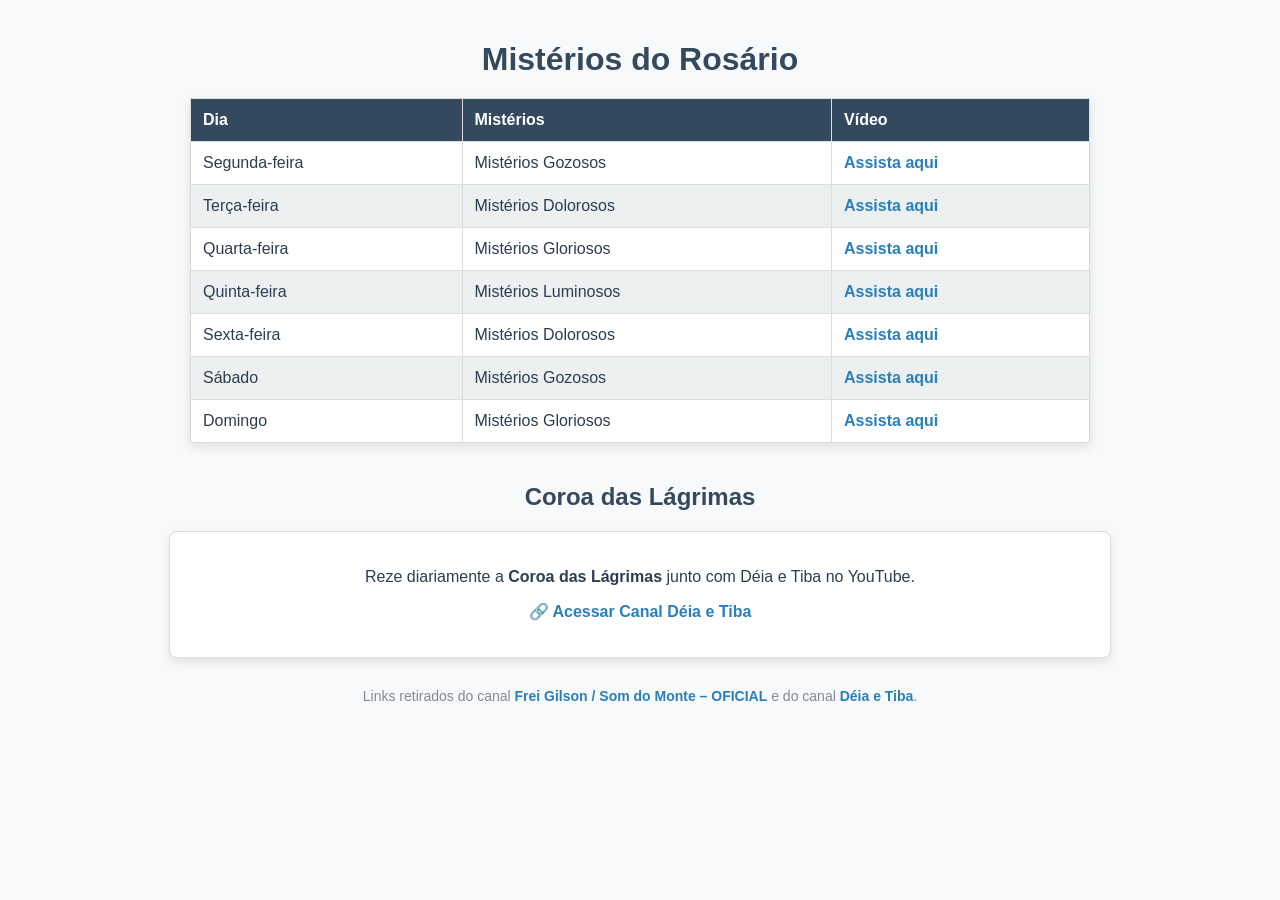
==== index.html @ 28c7171c "Correção secção - coroa das lágrimas" ====
<!DOCTYPE html>
<html lang="pt-BR">
<head>
  <meta charset="UTF-8">
  <meta name="viewport" content="width=device-width, initial-scale=1.0">
  <meta name="description" content="Tabela dos Mistérios do Rosário com links dos vídeos do Frei Gilson e Oração da Coroa das Lágrimas.">
  <title>Mistérios do Rosário – Frei Gilson & Coroa das Lágrimas</title>
  <link rel="icon" href="https://upload.wikimedia.org/wikipedia/commons/thumb/d/d4/Rosary_icon.svg/32px-Rosary_icon.svg.png" type="image/png">
  <style>
    body {
      font-family: Arial, sans-serif;
      background: #f8f9fa;
      margin: 0;
      padding: 20px;
      color: #2c3e50;
    }
    h1, h2 {
      text-align: center;
      color: #34495e;
      margin-bottom: 20px;
    }
    table {
      width: 100%;
      max-width: 900px;
      margin: auto;
      border-collapse: collapse;
      font-size: 16px;
      box-shadow: 0 4px 10px rgba(0,0,0,0.1);
      background: #fff;
      margin-bottom: 40px;
    }
    th, td {
      padding: 12px;
      border: 1px solid #ddd;
      text-align: left;
    }
    thead {
      background-color: #34495e;
      color: #ffffff;
    }
    tr:nth-child(even) {
      background-color: #ecf0f1;
    }
    a {
      color: #2980b9;
      text-decoration: none;
      font-weight: bold;
    }
    a:hover {
      text-decoration: underline;
    }
    .card {
      max-width: 900px;
      margin: auto;
      background: #fff;
      padding: 20px;
      border: 1px solid #ddd;
      border-radius: 8px;
      box-shadow: 0 4px 10px rgba(0,0,0,0.1);
      text-align: center;
    }
    footer {
      text-align: center;
      margin-top: 30px;
      font-size: 14px;
      color: #7f8c8d;
    }
  </style>
</head>
<body>
  <h1>Mistérios do Rosário</h1>
  <table>
    <thead>
      <tr>
        <th>Dia</th>
        <th>Mistérios</th>
        <th>Vídeo</th>
      </tr>
    </thead>
    <tbody>
      <tr>
        <td>Segunda-feira</td>
        <td>Mistérios Gozosos</td>
        <td><a href="https://www.youtube.com/watch?v=bv5kK2VTX0k" target="_blank" rel="noopener">Assista aqui</a></td>
      </tr>
      <tr>
        <td>Terça-feira</td>
        <td>Mistérios Dolorosos</td>
        <td><a href="https://www.youtube.com/watch?v=0_jGY4bB0lw" target="_blank" rel="noopener">Assista aqui</a></td>
      </tr>
      <tr>
        <td>Quarta-feira</td>
        <td>Mistérios Gloriosos</td>
        <td><a href="https://www.youtube.com/watch?v=0_jGY4bB0lw" target="_blank" rel="noopener">Assista aqui</a></td>
      </tr>
      <tr>
        <td>Quinta-feira</td>
        <td>Mistérios Luminosos</td>
        <td><a href="https://www.youtube.com/watch?v=C7vIMnSZVng" target="_blank" rel="noopener">Assista aqui</a></td>
      </tr>
      <tr>
        <td>Sexta-feira</td>
        <td>Mistérios Dolorosos</td>
        <td><a href="https://www.youtube.com/watch?v=0_jGY4bB0lw" target="_blank" rel="noopener">Assista aqui</a></td>
      </tr>
      <tr>
        <td>Sábado</td>
        <td>Mistérios Gozosos</td>
        <td><a href="https://www.youtube.com/watch?v=bv5kK2VTX0k" target="_blank" rel="noopener">Assista aqui</a></td>
      </tr>
      <tr>
        <td>Domingo</td>
        <td>Mistérios Gloriosos</td>
        <td><a href="https://www.youtube.com/watch?v=0_jGY4bB0lw" target="_blank" rel="noopener">Assista aqui</a></td>
      </tr>
    </tbody>
  </table>

  <h2>Coroa das Lágrimas</h2>
  <div class="card">
    <p>Reze diariamente a <strong>Coroa das Lágrimas</strong> junto com Déia e Tiba no YouTube.</p>
    <p>
      <a href="https://www.youtube.com/@deiaetiba" target="_blank" rel="noopener">🔗 Acessar Canal Déia e Tiba</a>
    </p>
  </div>

  <footer>
    Links retirados do canal <a href="https://www.youtube.com/c/FreiGilsonSomdoMonteOFICIAL" target="_blank" rel="noopener">Frei Gilson / Som do Monte – OFICIAL</a> e do canal <a href="https://www.youtube.com/@deiaetiba" target="_blank" rel="noopener">Déia e Tiba</a>.
  </footer>
</body>
</html>
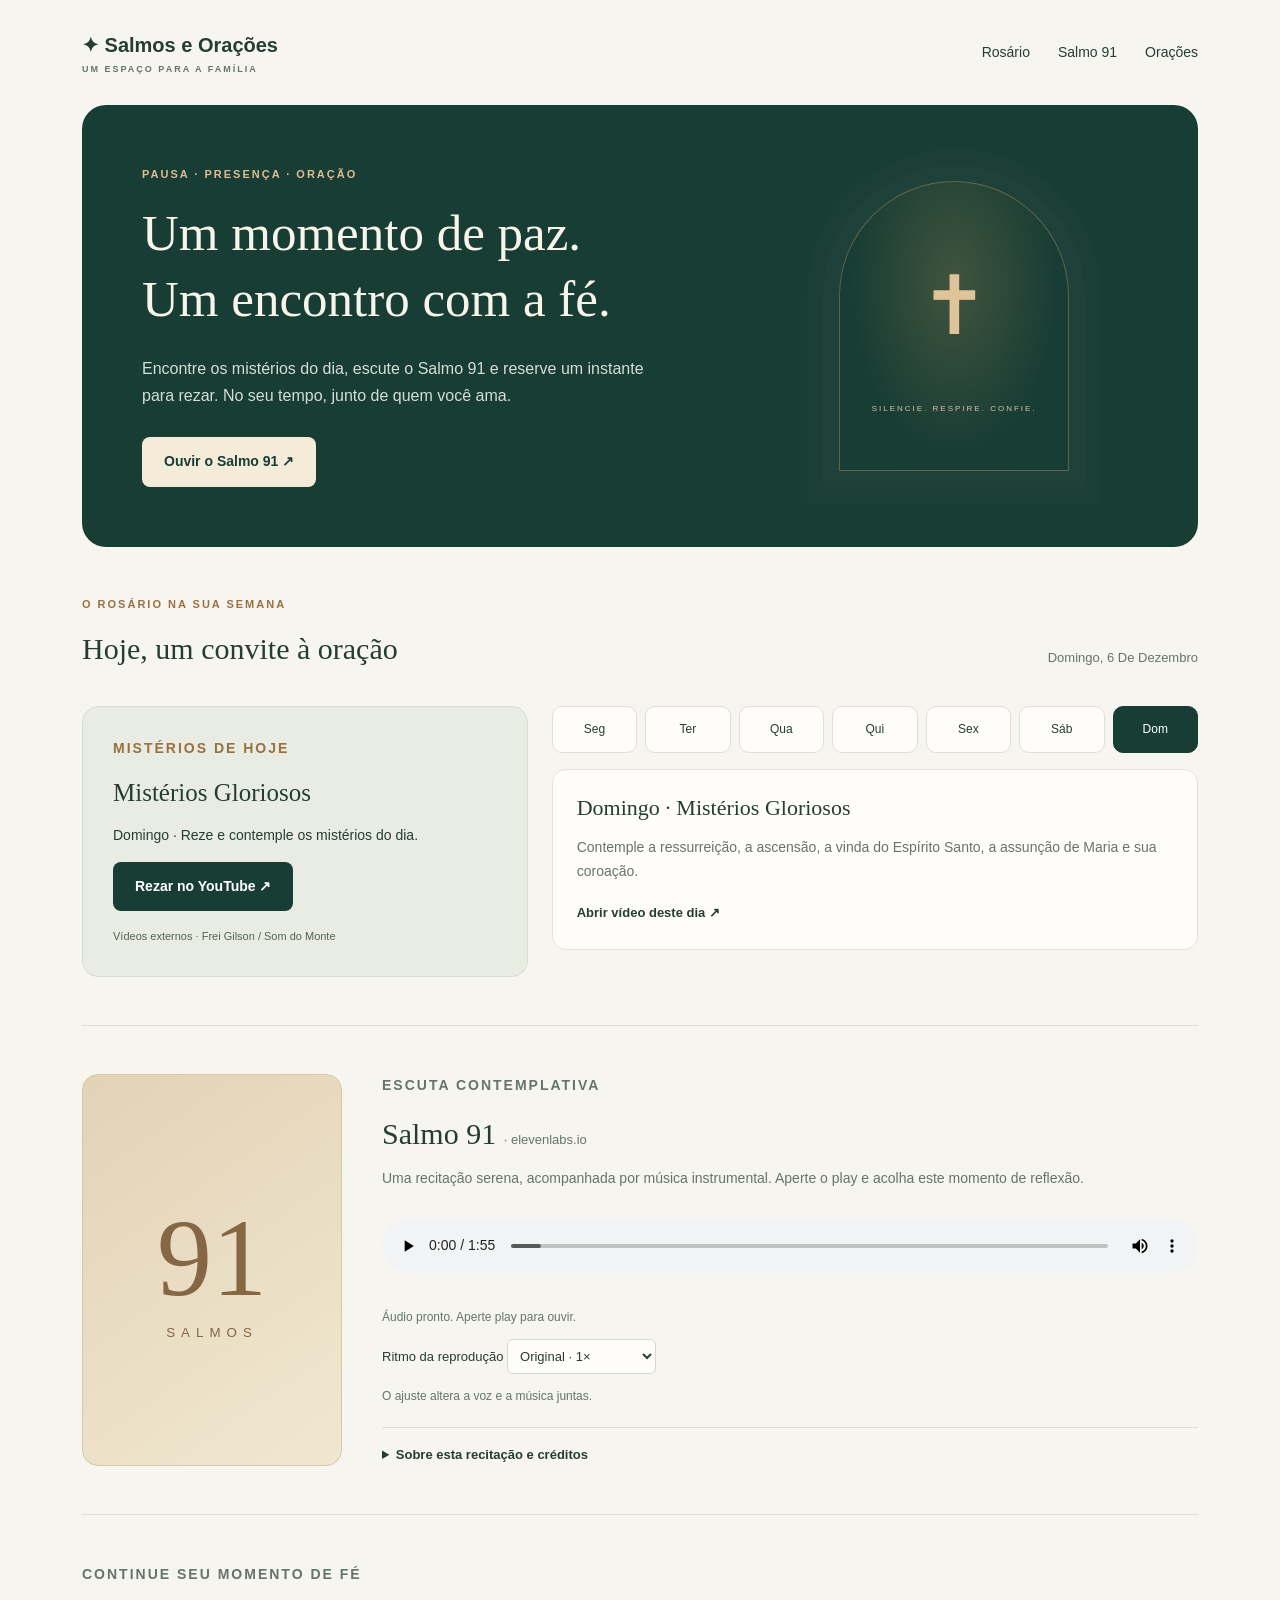
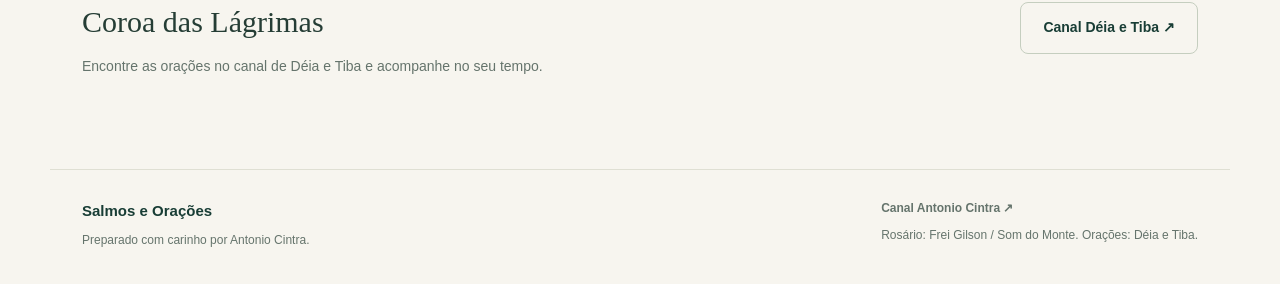
==== commit 2e3ee02e: "Salmos e Orações — versão modernizada" ====
--- a/index.html
+++ b/index.html
@@ -1,131 +1,6 @@
-<!DOCTYPE html>
-<html lang="pt-BR">
-<head>
-  <meta charset="UTF-8">
-  <meta name="viewport" content="width=device-width, initial-scale=1.0">
-  <meta name="description" content="Tabela dos Mistérios do Rosário com links dos vídeos do Frei Gilson e Oração da Coroa das Lágrimas.">
-  <title>Mistérios do Rosário – Frei Gilson & Coroa das Lágrimas</title>
-  <link rel="icon" href="https://upload.wikimedia.org/wikipedia/commons/thumb/d/d4/Rosary_icon.svg/32px-Rosary_icon.svg.png" type="image/png">
-  <style>
-    body {
-      font-family: Arial, sans-serif;
-      background: #f8f9fa;
-      margin: 0;
-      padding: 20px;
-      color: #2c3e50;
-    }
-    h1, h2 {
-      text-align: center;
-      color: #34495e;
-      margin-bottom: 20px;
-    }
-    table {
-      width: 100%;
-      max-width: 900px;
-      margin: auto;
-      border-collapse: collapse;
-      font-size: 16px;
-      box-shadow: 0 4px 10px rgba(0,0,0,0.1);
-      background: #fff;
-      margin-bottom: 40px;
-    }
-    th, td {
-      padding: 12px;
-      border: 1px solid #ddd;
-      text-align: left;
-    }
-    thead {
-      background-color: #34495e;
-      color: #ffffff;
-    }
-    tr:nth-child(even) {
-      background-color: #ecf0f1;
-    }
-    a {
-      color: #2980b9;
-      text-decoration: none;
-      font-weight: bold;
-    }
-    a:hover {
-      text-decoration: underline;
-    }
-    .card {
-      max-width: 900px;
-      margin: auto;
-      background: #fff;
-      padding: 20px;
-      border: 1px solid #ddd;
-      border-radius: 8px;
-      box-shadow: 0 4px 10px rgba(0,0,0,0.1);
-      text-align: center;
-    }
-    footer {
-      text-align: center;
-      margin-top: 30px;
-      font-size: 14px;
-      color: #7f8c8d;
-    }
-  </style>
-</head>
-<body>
-  <h1>Mistérios do Rosário</h1>
-  <table>
-    <thead>
-      <tr>
-        <th>Dia</th>
-        <th>Mistérios</th>
-        <th>Vídeo</th>
-      </tr>
-    </thead>
-    <tbody>
-      <tr>
-        <td>Segunda-feira</td>
-        <td>Mistérios Gozosos</td>
-        <td><a href="https://www.youtube.com/watch?v=bv5kK2VTX0k" target="_blank" rel="noopener">Assista aqui</a></td>
-      </tr>
-      <tr>
-        <td>Terça-feira</td>
-        <td>Mistérios Dolorosos</td>
-        <td><a href="https://www.youtube.com/watch?v=0_jGY4bB0lw" target="_blank" rel="noopener">Assista aqui</a></td>
-      </tr>
-      <tr>
-        <td>Quarta-feira</td>
-        <td>Mistérios Gloriosos</td>
-        <td><a href="https://www.youtube.com/watch?v=0_jGY4bB0lw" target="_blank" rel="noopener">Assista aqui</a></td>
-      </tr>
-      <tr>
-        <td>Quinta-feira</td>
-        <td>Mistérios Luminosos</td>
-        <td><a href="https://www.youtube.com/watch?v=C7vIMnSZVng" target="_blank" rel="noopener">Assista aqui</a></td>
-      </tr>
-      <tr>
-        <td>Sexta-feira</td>
-        <td>Mistérios Dolorosos</td>
-        <td><a href="https://www.youtube.com/watch?v=0_jGY4bB0lw" target="_blank" rel="noopener">Assista aqui</a></td>
-      </tr>
-      <tr>
-        <td>Sábado</td>
-        <td>Mistérios Gozosos</td>
-        <td><a href="https://www.youtube.com/watch?v=bv5kK2VTX0k" target="_blank" rel="noopener">Assista aqui</a></td>
-      </tr>
-      <tr>
-        <td>Domingo</td>
-        <td>Mistérios Gloriosos</td>
-        <td><a href="https://www.youtube.com/watch?v=0_jGY4bB0lw" target="_blank" rel="noopener">Assista aqui</a></td>
-      </tr>
-    </tbody>
-  </table>
-
-  <h2>Coroa das Lágrimas</h2>
-  <div class="card">
-    <p>Reze diariamente a <strong>Coroa das Lágrimas</strong> junto com Déia e Tiba no YouTube.</p>
-    <p>
-      <a href="https://www.youtube.com/@deiaetiba" target="_blank" rel="noopener">🔗 Acessar Canal Déia e Tiba</a>
-    </p>
-  </div>
-
-  <footer>
-    Links retirados do canal <a href="https://www.youtube.com/c/FreiGilsonSomdoMonteOFICIAL" target="_blank" rel="noopener">Frei Gilson / Som do Monte – OFICIAL</a> e do canal <a href="https://www.youtube.com/@deiaetiba" target="_blank" rel="noopener">Déia e Tiba</a>.
-  </footer>
-</body>
-</html>
+<!doctype html><html lang="pt-BR"><head><meta charset="utf-8"><meta name="viewport" content="width=device-width,initial-scale=1"><meta name="theme-color" content="#183d35"><meta name="description" content="Um espaço para rezar em família: Rosário, Coroa das Lágrimas e Salmo 91 com música contemplativa."><title>Salmos e Orações · Antonio Cintra</title><link rel="stylesheet" href="style.css"><script src="app.js" defer></script></head><body>
+<header><a class="brand" href="#">✦ Salmos e Orações<small>UM ESPAÇO PARA A FAMÍLIA</small></a><nav aria-label="Navegação"><a href="#rosario">Rosário</a><a href="#salmo">Salmo 91</a><a href="#coroa">Orações</a></nav></header><main>
+<section class="hero"><div><p class="eyebrow">PAUSA · PRESENÇA · ORAÇÃO</p><h1>Um momento de paz.<br>Um encontro com a fé.</h1><p>Encontre os mistérios do dia, escute o Salmo 91 e reserve um instante para rezar. No seu tempo, junto de quem você ama.</p><a class="button light" href="#salmo">Ouvir o Salmo 91 ↗</a></div><div class="arch" aria-hidden="true"><span>✝</span><small>SILENCIE. RESPIRE. CONFIE.</small></div></section>
+<section id="rosario"><div class="heading"><div><p class="eyebrow">O ROSÁRIO NA SUA SEMANA</p><h2>Hoje, um convite à oração</h2></div><p id="date"></p></div><div class="grid"><article class="today"><p class="eyebrow">MISTÉRIOS DE HOJE</p><h3 id="today-name">Mistérios do Rosário</h3><p id="today-day"></p><a id="today-link" class="button" href="https://www.youtube.com/c/FreiGilsonSomdoMonteOFICIAL" target="_blank" rel="noopener noreferrer">Rezar no YouTube ↗</a><small>Vídeos externos · Frei Gilson / Som do Monte</small></article><div><div id="days" role="group" aria-label="Escolher dia da semana"></div><article class="selected"><h3 id="selected-name"></h3><p id="selected-desc"></p><a id="selected-link" href="https://www.youtube.com/c/FreiGilsonSomdoMonteOFICIAL" target="_blank" rel="noopener noreferrer">Abrir vídeo deste dia ↗</a></article></div></div></section>
+<section id="salmo" class="audio-section"><div class="cover" aria-hidden="true"><span>91</span><small>SALMOS</small></div><div><p class="eyebrow">ESCUTA CONTEMPLATIVA</p><h2>Salmo 91 <small>· elevenlabs.io</small></h2><p>Uma recitação serena, acompanhada por música instrumental. Aperte o play e acolha este momento de reflexão.</p><audio id="audio" controls preload="metadata" aria-label="Salmo 91 com acompanhamento musical" src="assets/salmo-91.wav">Seu navegador não suporta áudio.</audio><p id="status" role="status" class="small"></p><label for="speed">Ritmo da reprodução </label><select id="speed"><option value="0.85">Mais lento · 0,85×</option><option value="1" selected>Original · 1×</option><option value="1.15">Mais rápido · 1,15×</option></select><p class="small">O ajuste altera a voz e a música juntas.</p><details><summary>Sobre esta recitação e créditos</summary><p>Direção criativa, edição e mixagem: Antonio Cintra. Trilha: Gerador_Trilha / App Lab, desenvolvida em Python e finalizada no REAPER.</p><p>Narração sintética gerada por IA com ElevenLabs no plano gratuito, com ritmo ajustado na produção. <a href="https://elevenlabs.io" target="_blank" rel="noopener noreferrer">elevenlabs.io</a>.</p><p>Referência bíblica informada: Bíblia Sagrada, João Ferreira d’Almeida, Lisboa, 1911. Esta página não reproduz a transcrição.</p><p>Projeto pessoal para escuta em família, sem finalidade comercial.</p></details></div></section>
+<section id="coroa" class="prayer"><div><p class="eyebrow">CONTINUE SEU MOMENTO DE FÉ</p><h2>Coroa das Lágrimas</h2><p>Encontre as orações no canal de Déia e Tiba e acompanhe no seu tempo.</p></div><a class="button outline" href="https://www.youtube.com/@deiaetiba" target="_blank" rel="noopener noreferrer">Canal Déia e Tiba ↗</a></section></main><footer><div><strong>Salmos e Orações</strong><p>Preparado com carinho por Antonio Cintra.</p></div><div><a href="https://www.youtube.com/channel/UCyzJuRFMojBkTph0PtqLWlw" target="_blank" rel="noopener noreferrer">Canal Antonio Cintra ↗</a><p>Rosário: Frei Gilson / Som do Monte. Orações: Déia e Tiba.</p></div></footer></body></html>
--- a/style.css
+++ b/style.css
@@ -0,0 +1 @@
+:root{--green:#183d35;--cream:#f7f5ef;--gold:#9b7041}*{box-sizing:border-box}html{scroll-behavior:smooth}body{margin:0;background:var(--cream);color:#253d35;font-family:Segoe UI,Arial,sans-serif;line-height:1.7}a{color:inherit;text-decoration:none}a:hover{text-decoration:underline}a:focus-visible,button:focus-visible,select:focus-visible,summary:focus-visible{outline:3px solid #ac8051;outline-offset:4px}header,main,footer{max-width:1180px;margin:auto;padding:28px 32px}header{display:flex;align-items:center;justify-content:space-between;gap:24px}.brand{font-size:20px;font-weight:600}.brand small{display:block;font-size:9px;letter-spacing:2px;color:#65746c}nav{display:flex;gap:28px;font-size:14px}main{padding-top:0}.hero{background:var(--green);border-radius:24px;padding:60px;display:grid;grid-template-columns:1.6fr 1fr;gap:40px;color:#f8f4e9}.eyebrow{font-size:11px;letter-spacing:2px;font-weight:600;color:var(--gold);margin:0 0 16px}.hero .eyebrow{color:#dfbd91}h1,h2,h3{font-family:Georgia,serif;line-height:1.3;font-weight:400}h1{font-size:clamp(34px,4.3vw,51px);margin:0 0 22px}.hero p:not(.eyebrow){color:#d5ded4;max-width:510px;font-size:16px;margin-bottom:28px}.button{display:inline-flex;align-items:center;justify-content:center;padding:13px 22px;border-radius:8px;background:var(--green);color:white;font-size:14px;font-weight:600}.light{background:#f4ecd9;color:var(--green)}.arch{max-width:230px;width:100%;height:290px;margin:auto;border:1px solid #b9955b70;border-radius:120px 120px 0 0;background:radial-gradient(ellipse at 50% 35%,#bc9b5740,transparent 65%);display:flex;flex-direction:column;align-items:center;justify-content:center;box-shadow:0 0 0 16px #ffffff03,0 0 0 32px #ffffff03}.arch span{font-size:82px;color:#dec498;font-family:Georgia,serif}.arch small{font-size:8px;letter-spacing:2px;margin-top:26px;color:#d4c3a4}section:not(.hero){padding:48px 0}.heading{display:flex;justify-content:space-between;align-items:end;margin-bottom:24px;gap:20px}h2{font-size:30px;margin:0 0 14px}#date{font-size:13px;color:#65746c;text-transform:capitalize}.grid{display:grid;grid-template-columns:1fr 1.45fr;gap:24px}.today{padding:30px;background:#e8ece3;border-radius:16px;border:1px solid #d7dfd0}h3{font-size:25px;margin:12px 0}.today p{font-size:14px}.today small{display:block;font-size:11px;margin-top:16px;color:#536451}#days{display:grid;grid-template-columns:repeat(7,1fr);gap:8px}button{font:inherit;border:1px solid #dedfd5;border-radius:10px;background:#fffdfa;color:#253d35;cursor:pointer;padding:12px 4px;font-size:12px}button:hover{background:#e8ece3}button[aria-pressed=true]{background:var(--green);color:white;border-color:var(--green)}.selected{background:#fffdfa;border:1px solid #e4e3d9;border-radius:14px;padding:24px;margin-top:16px}.selected h3{font-size:22px;margin:0 0 12px}.selected p{font-size:14px;color:#65746c}.selected a{font-size:13px;font-weight:600}.audio-section{display:grid;grid-template-columns:260px 1fr;gap:40px;border-top:1px solid #dfdfd3;border-bottom:1px solid #dfdfd3}.cover{background:linear-gradient(145deg,#e2d3b6,#f1e7d1);min-height:300px;border-radius:16px;display:flex;flex-direction:column;align-items:center;justify-content:center;border:1px solid #d8c6a5}.cover span{font:110px Georgia,serif;color:#856744}.cover small{letter-spacing:6px;color:#856744}.audio-section h2 small{font-family:Segoe UI,sans-serif;font-size:13px;color:#65746c}.audio-section p{color:#65746c;font-size:14px}audio{width:100%;margin:14px 0}label,select{font-size:13px}select{border:1px solid #d5d9ce;border-radius:6px;padding:8px;background:#fffdfa;color:#253d35}.small{font-size:12px!important}details{font-size:13px;border-top:1px solid #e0e0d3;padding-top:16px;margin-top:20px}summary{cursor:pointer;font-weight:600}.prayer{display:flex;align-items:center;justify-content:space-between;gap:24px}.prayer p{color:#65746c;font-size:14px}.outline{border:1px solid #c5cebf;background:transparent;color:var(--green);white-space:nowrap}footer{border-top:1px solid #dfdfd3;display:flex;justify-content:space-between;gap:24px;font-size:12px;color:#65746c}footer strong{color:var(--green);font-size:15px}footer p{margin:6px 0}footer a{font-weight:600}@media(max-width:760px){header{padding:20px;flex-wrap:wrap}nav{gap:24px}main{padding:0 20px}.hero{padding:32px 26px;grid-template-columns:1fr}.arch{display:none}section:not(.hero){padding:36px 0}.heading{display:block}.grid{grid-template-columns:1fr}#days{gap:5px}button{font-size:11px;padding:13px 2px}.audio-section{grid-template-columns:1fr;gap:24px}.cover{min-height:140px;flex-direction:row;gap:18px}.cover span{font-size:80px}.cover small{letter-spacing:3px}.prayer,footer{align-items:flex-start;flex-direction:column}footer{padding:24px 20px}}@media(prefers-reduced-motion:reduce){html{scroll-behavior:auto}}
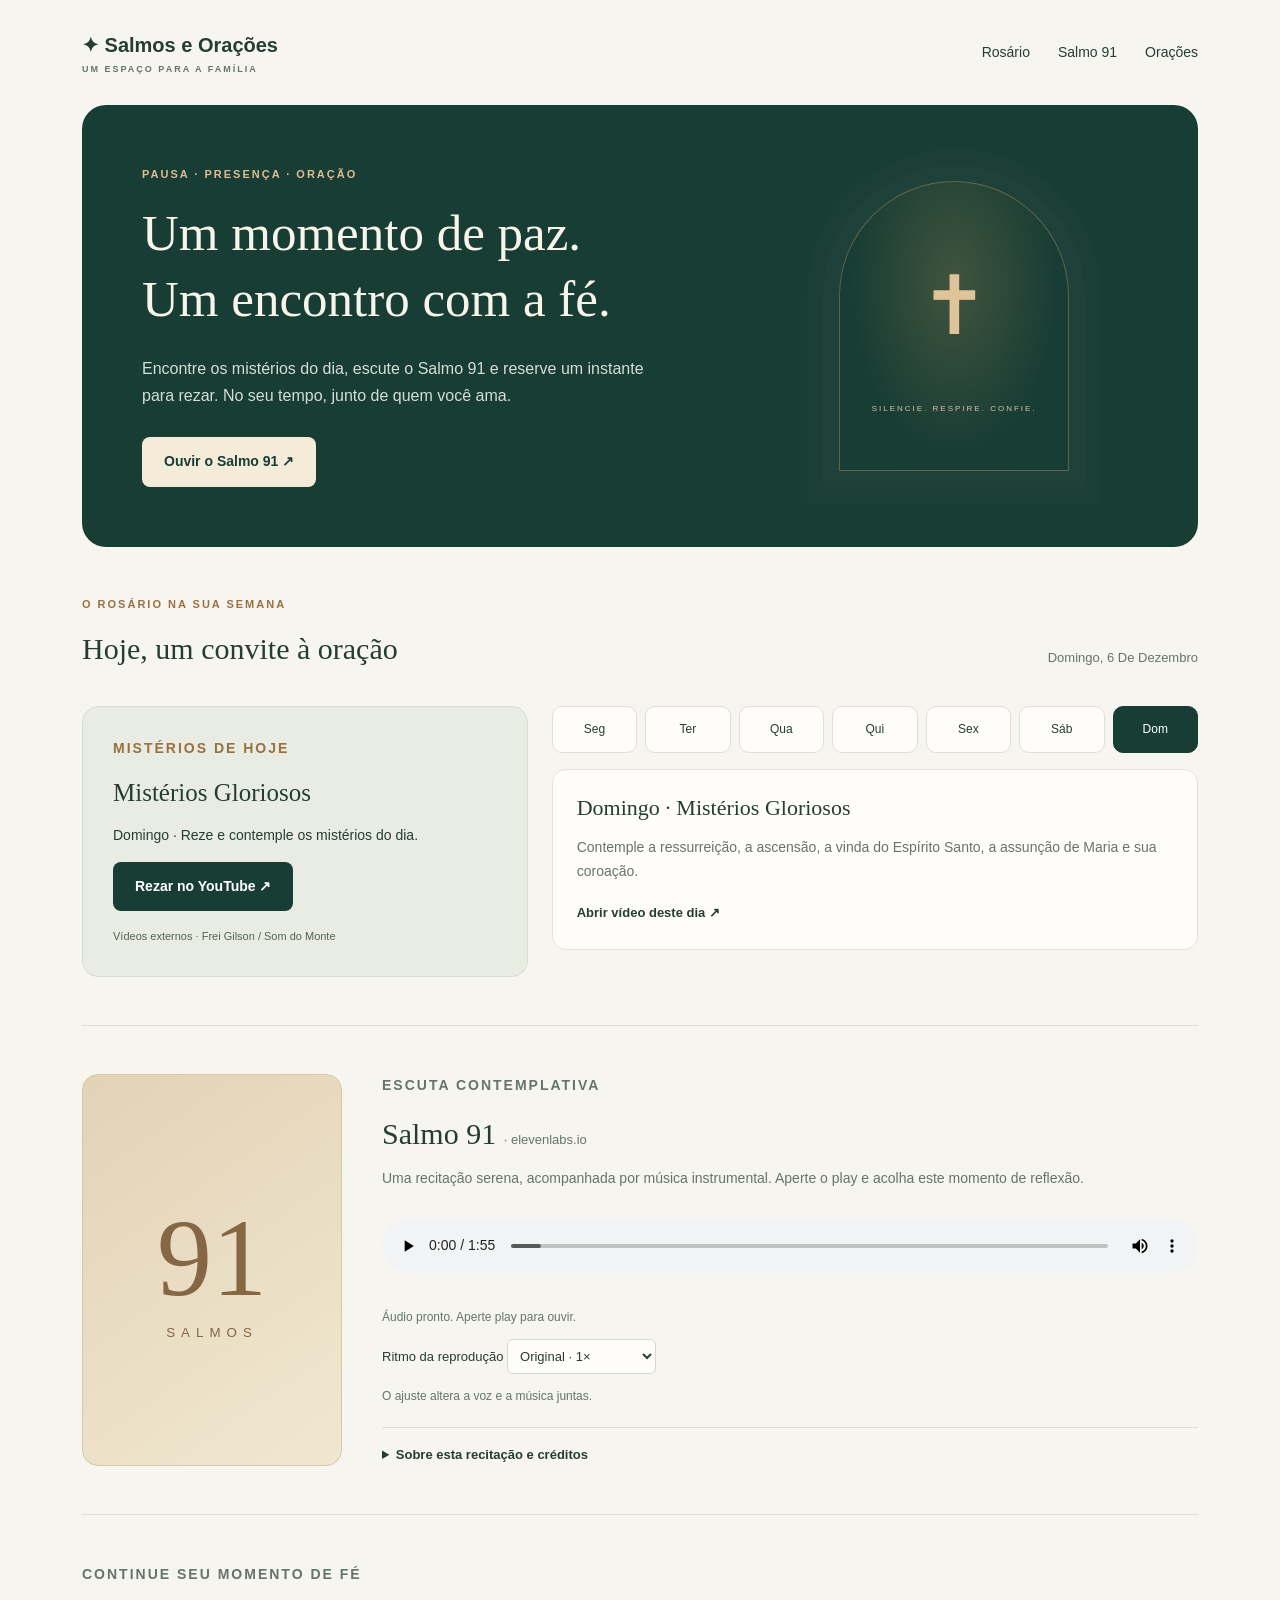
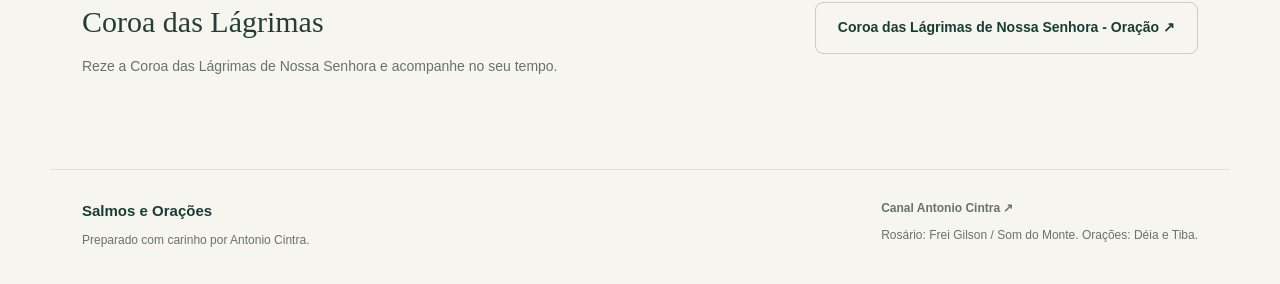
==== commit ef244d16: "Trocado canal de oração" ====
--- a/index.html
+++ b/index.html
@@ -3,4 +3,5 @@
 <section class="hero"><div><p class="eyebrow">PAUSA · PRESENÇA · ORAÇÃO</p><h1>Um momento de paz.<br>Um encontro com a fé.</h1><p>Encontre os mistérios do dia, escute o Salmo 91 e reserve um instante para rezar. No seu tempo, junto de quem você ama.</p><a class="button light" href="#salmo">Ouvir o Salmo 91 ↗</a></div><div class="arch" aria-hidden="true"><span>✝</span><small>SILENCIE. RESPIRE. CONFIE.</small></div></section>
 <section id="rosario"><div class="heading"><div><p class="eyebrow">O ROSÁRIO NA SUA SEMANA</p><h2>Hoje, um convite à oração</h2></div><p id="date"></p></div><div class="grid"><article class="today"><p class="eyebrow">MISTÉRIOS DE HOJE</p><h3 id="today-name">Mistérios do Rosário</h3><p id="today-day"></p><a id="today-link" class="button" href="https://www.youtube.com/c/FreiGilsonSomdoMonteOFICIAL" target="_blank" rel="noopener noreferrer">Rezar no YouTube ↗</a><small>Vídeos externos · Frei Gilson / Som do Monte</small></article><div><div id="days" role="group" aria-label="Escolher dia da semana"></div><article class="selected"><h3 id="selected-name"></h3><p id="selected-desc"></p><a id="selected-link" href="https://www.youtube.com/c/FreiGilsonSomdoMonteOFICIAL" target="_blank" rel="noopener noreferrer">Abrir vídeo deste dia ↗</a></article></div></div></section>
 <section id="salmo" class="audio-section"><div class="cover" aria-hidden="true"><span>91</span><small>SALMOS</small></div><div><p class="eyebrow">ESCUTA CONTEMPLATIVA</p><h2>Salmo 91 <small>· elevenlabs.io</small></h2><p>Uma recitação serena, acompanhada por música instrumental. Aperte o play e acolha este momento de reflexão.</p><audio id="audio" controls preload="metadata" aria-label="Salmo 91 com acompanhamento musical" src="assets/salmo-91.wav">Seu navegador não suporta áudio.</audio><p id="status" role="status" class="small"></p><label for="speed">Ritmo da reprodução </label><select id="speed"><option value="0.85">Mais lento · 0,85×</option><option value="1" selected>Original · 1×</option><option value="1.15">Mais rápido · 1,15×</option></select><p class="small">O ajuste altera a voz e a música juntas.</p><details><summary>Sobre esta recitação e créditos</summary><p>Direção criativa, edição e mixagem: Antonio Cintra. Trilha: Gerador_Trilha / App Lab, desenvolvida em Python e finalizada no REAPER.</p><p>Narração sintética gerada por IA com ElevenLabs no plano gratuito, com ritmo ajustado na produção. <a href="https://elevenlabs.io" target="_blank" rel="noopener noreferrer">elevenlabs.io</a>.</p><p>Referência bíblica informada: Bíblia Sagrada, João Ferreira d’Almeida, Lisboa, 1911. Esta página não reproduz a transcrição.</p><p>Projeto pessoal para escuta em família, sem finalidade comercial.</p></details></div></section>
-<section id="coroa" class="prayer"><div><p class="eyebrow">CONTINUE SEU MOMENTO DE FÉ</p><h2>Coroa das Lágrimas</h2><p>Encontre as orações no canal de Déia e Tiba e acompanhe no seu tempo.</p></div><a class="button outline" href="https://www.youtube.com/@deiaetiba" target="_blank" rel="noopener noreferrer">Canal Déia e Tiba ↗</a></section></main><footer><div><strong>Salmos e Orações</strong><p>Preparado com carinho por Antonio Cintra.</p></div><div><a href="https://www.youtube.com/channel/UCyzJuRFMojBkTph0PtqLWlw" target="_blank" rel="noopener noreferrer">Canal Antonio Cintra ↗</a><p>Rosário: Frei Gilson / Som do Monte. Orações: Déia e Tiba.</p></div></footer></body></html>
+<section id="coroa" class="prayer"><div><p class="eyebrow">CONTINUE SEU MOMENTO DE FÉ</p><h2>Coroa das Lágrimas</h2><p>Reze a Coroa das Lágrimas de Nossa Senhora e acompanhe no seu tempo.</p></div><a class="button outline" href="https://www.youtube.com/watch?v=OjEyAS5Cftc&amp;t=9s" target="_blank" rel="noopener noreferrer">Coroa das Lágrimas de Nossa Senhora - Oração ↗</a></section></main><footer><div><strong>Salmos e Orações</strong><p>Preparado com carinho por Antonio Cintra.</p></div><div><a href="https://www.youtube.com/channel/UCyzJuRFMojBkTph0PtqLWlw" target="_blank" rel="noopener noreferrer">Canal Antonio Cintra ↗</a><p>Rosário: Frei Gilson / Som do Monte. Orações: Déia e Tiba.</p></div></footer></body></html>
+
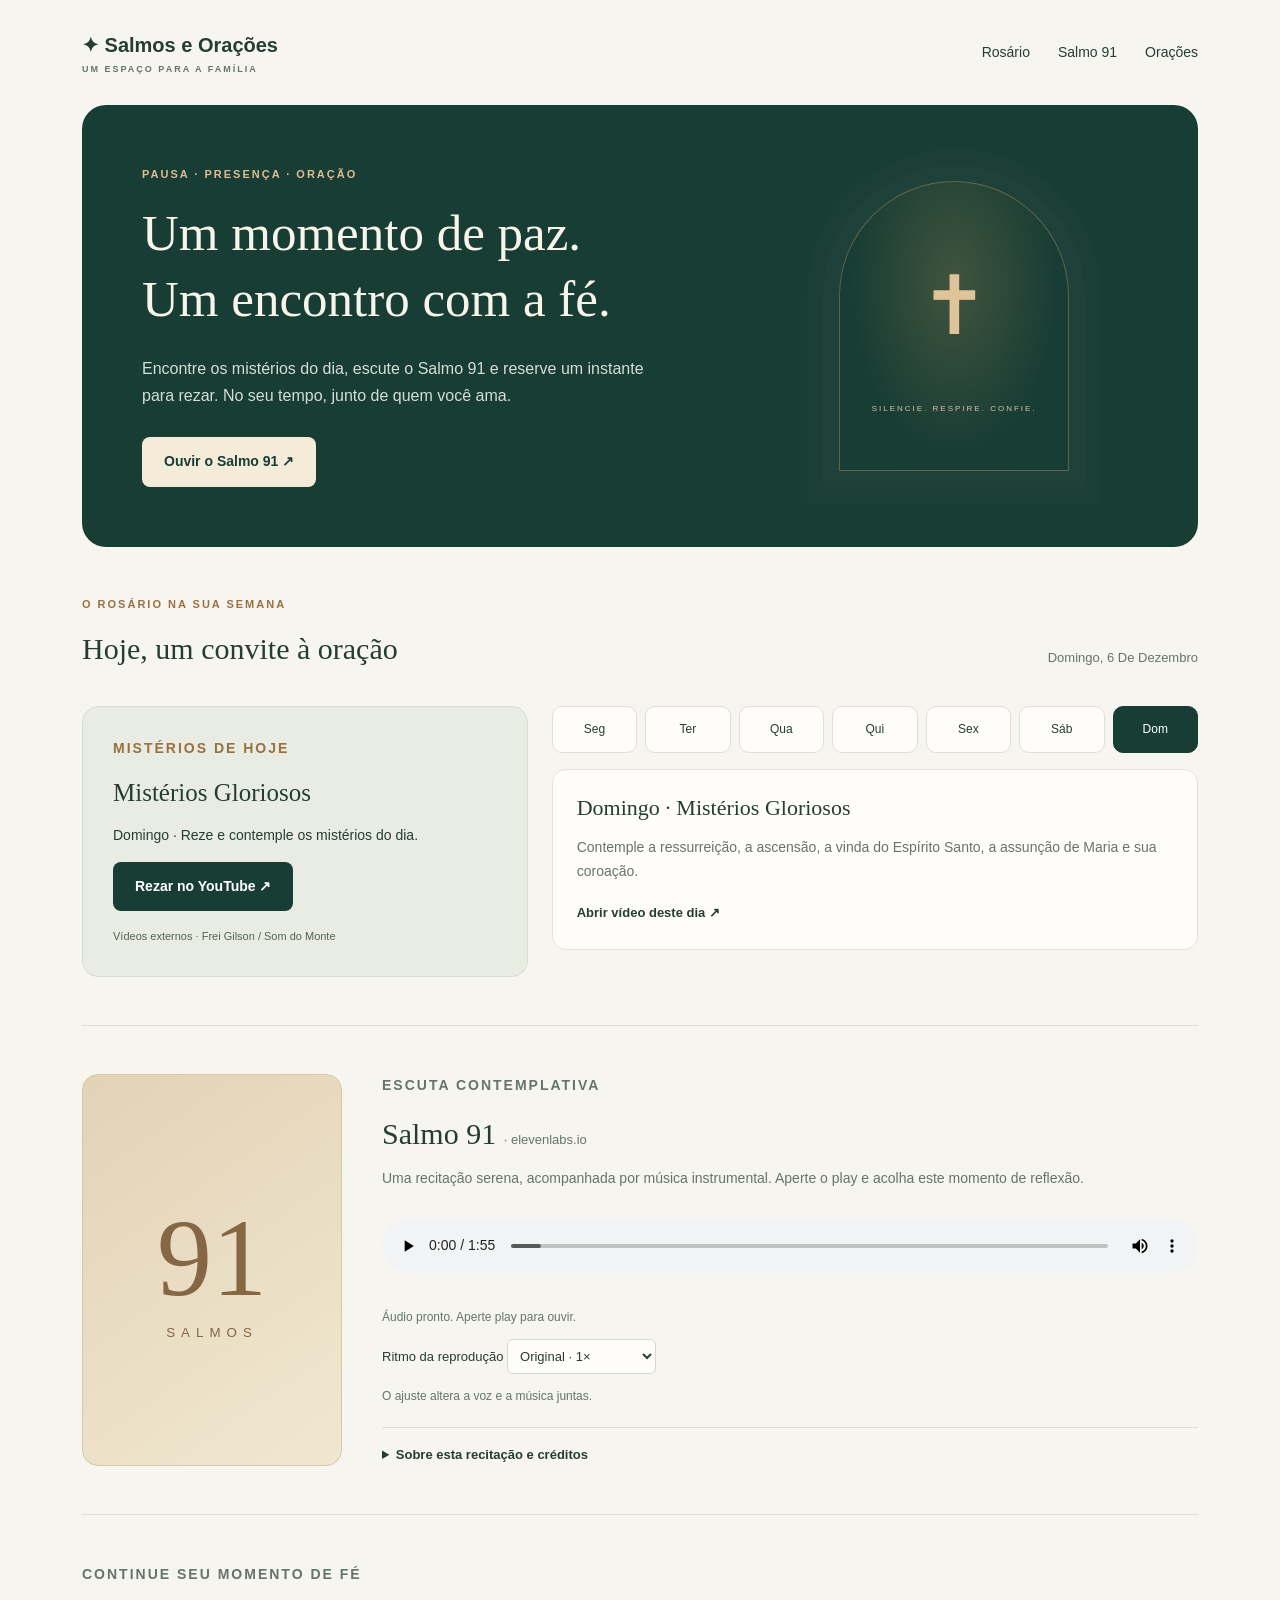
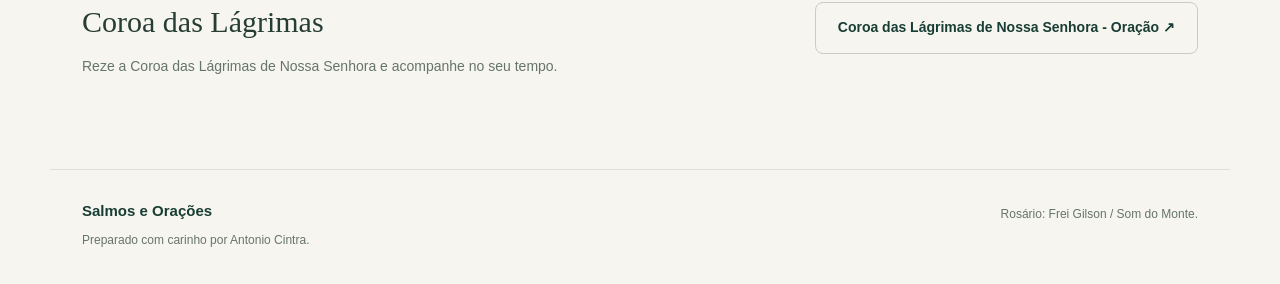
==== commit 220b6099: "Reatirado link YouTube" ====
--- a/index.html
+++ b/index.html
@@ -3,5 +3,6 @@
 <section class="hero"><div><p class="eyebrow">PAUSA · PRESENÇA · ORAÇÃO</p><h1>Um momento de paz.<br>Um encontro com a fé.</h1><p>Encontre os mistérios do dia, escute o Salmo 91 e reserve um instante para rezar. No seu tempo, junto de quem você ama.</p><a class="button light" href="#salmo">Ouvir o Salmo 91 ↗</a></div><div class="arch" aria-hidden="true"><span>✝</span><small>SILENCIE. RESPIRE. CONFIE.</small></div></section>
 <section id="rosario"><div class="heading"><div><p class="eyebrow">O ROSÁRIO NA SUA SEMANA</p><h2>Hoje, um convite à oração</h2></div><p id="date"></p></div><div class="grid"><article class="today"><p class="eyebrow">MISTÉRIOS DE HOJE</p><h3 id="today-name">Mistérios do Rosário</h3><p id="today-day"></p><a id="today-link" class="button" href="https://www.youtube.com/c/FreiGilsonSomdoMonteOFICIAL" target="_blank" rel="noopener noreferrer">Rezar no YouTube ↗</a><small>Vídeos externos · Frei Gilson / Som do Monte</small></article><div><div id="days" role="group" aria-label="Escolher dia da semana"></div><article class="selected"><h3 id="selected-name"></h3><p id="selected-desc"></p><a id="selected-link" href="https://www.youtube.com/c/FreiGilsonSomdoMonteOFICIAL" target="_blank" rel="noopener noreferrer">Abrir vídeo deste dia ↗</a></article></div></div></section>
 <section id="salmo" class="audio-section"><div class="cover" aria-hidden="true"><span>91</span><small>SALMOS</small></div><div><p class="eyebrow">ESCUTA CONTEMPLATIVA</p><h2>Salmo 91 <small>· elevenlabs.io</small></h2><p>Uma recitação serena, acompanhada por música instrumental. Aperte o play e acolha este momento de reflexão.</p><audio id="audio" controls preload="metadata" aria-label="Salmo 91 com acompanhamento musical" src="assets/salmo-91.wav">Seu navegador não suporta áudio.</audio><p id="status" role="status" class="small"></p><label for="speed">Ritmo da reprodução </label><select id="speed"><option value="0.85">Mais lento · 0,85×</option><option value="1" selected>Original · 1×</option><option value="1.15">Mais rápido · 1,15×</option></select><p class="small">O ajuste altera a voz e a música juntas.</p><details><summary>Sobre esta recitação e créditos</summary><p>Direção criativa, edição e mixagem: Antonio Cintra. Trilha: Gerador_Trilha / App Lab, desenvolvida em Python e finalizada no REAPER.</p><p>Narração sintética gerada por IA com ElevenLabs no plano gratuito, com ritmo ajustado na produção. <a href="https://elevenlabs.io" target="_blank" rel="noopener noreferrer">elevenlabs.io</a>.</p><p>Referência bíblica informada: Bíblia Sagrada, João Ferreira d’Almeida, Lisboa, 1911. Esta página não reproduz a transcrição.</p><p>Projeto pessoal para escuta em família, sem finalidade comercial.</p></details></div></section>
-<section id="coroa" class="prayer"><div><p class="eyebrow">CONTINUE SEU MOMENTO DE FÉ</p><h2>Coroa das Lágrimas</h2><p>Reze a Coroa das Lágrimas de Nossa Senhora e acompanhe no seu tempo.</p></div><a class="button outline" href="https://www.youtube.com/watch?v=OjEyAS5Cftc&amp;t=9s" target="_blank" rel="noopener noreferrer">Coroa das Lágrimas de Nossa Senhora - Oração ↗</a></section></main><footer><div><strong>Salmos e Orações</strong><p>Preparado com carinho por Antonio Cintra.</p></div><div><a href="https://www.youtube.com/channel/UCyzJuRFMojBkTph0PtqLWlw" target="_blank" rel="noopener noreferrer">Canal Antonio Cintra ↗</a><p>Rosário: Frei Gilson / Som do Monte. Orações: Déia e Tiba.</p></div></footer></body></html>
+<section id="coroa" class="prayer"><div><p class="eyebrow">CONTINUE SEU MOMENTO DE FÉ</p><h2>Coroa das Lágrimas</h2><p>Reze a Coroa das Lágrimas de Nossa Senhora e acompanhe no seu tempo.</p></div><a class="button outline" href="https://www.youtube.com/watch?v=OjEyAS5Cftc&amp;t=9s" target="_blank" rel="noopener noreferrer">Coroa das Lágrimas de Nossa Senhora - Oração ↗</a></section></main><footer><div><strong>Salmos e Orações</strong><p>Preparado com carinho por Antonio Cintra.</p></div><div><p>Rosário: Frei Gilson / Som do Monte.</p></div></footer></body></html>
 
+
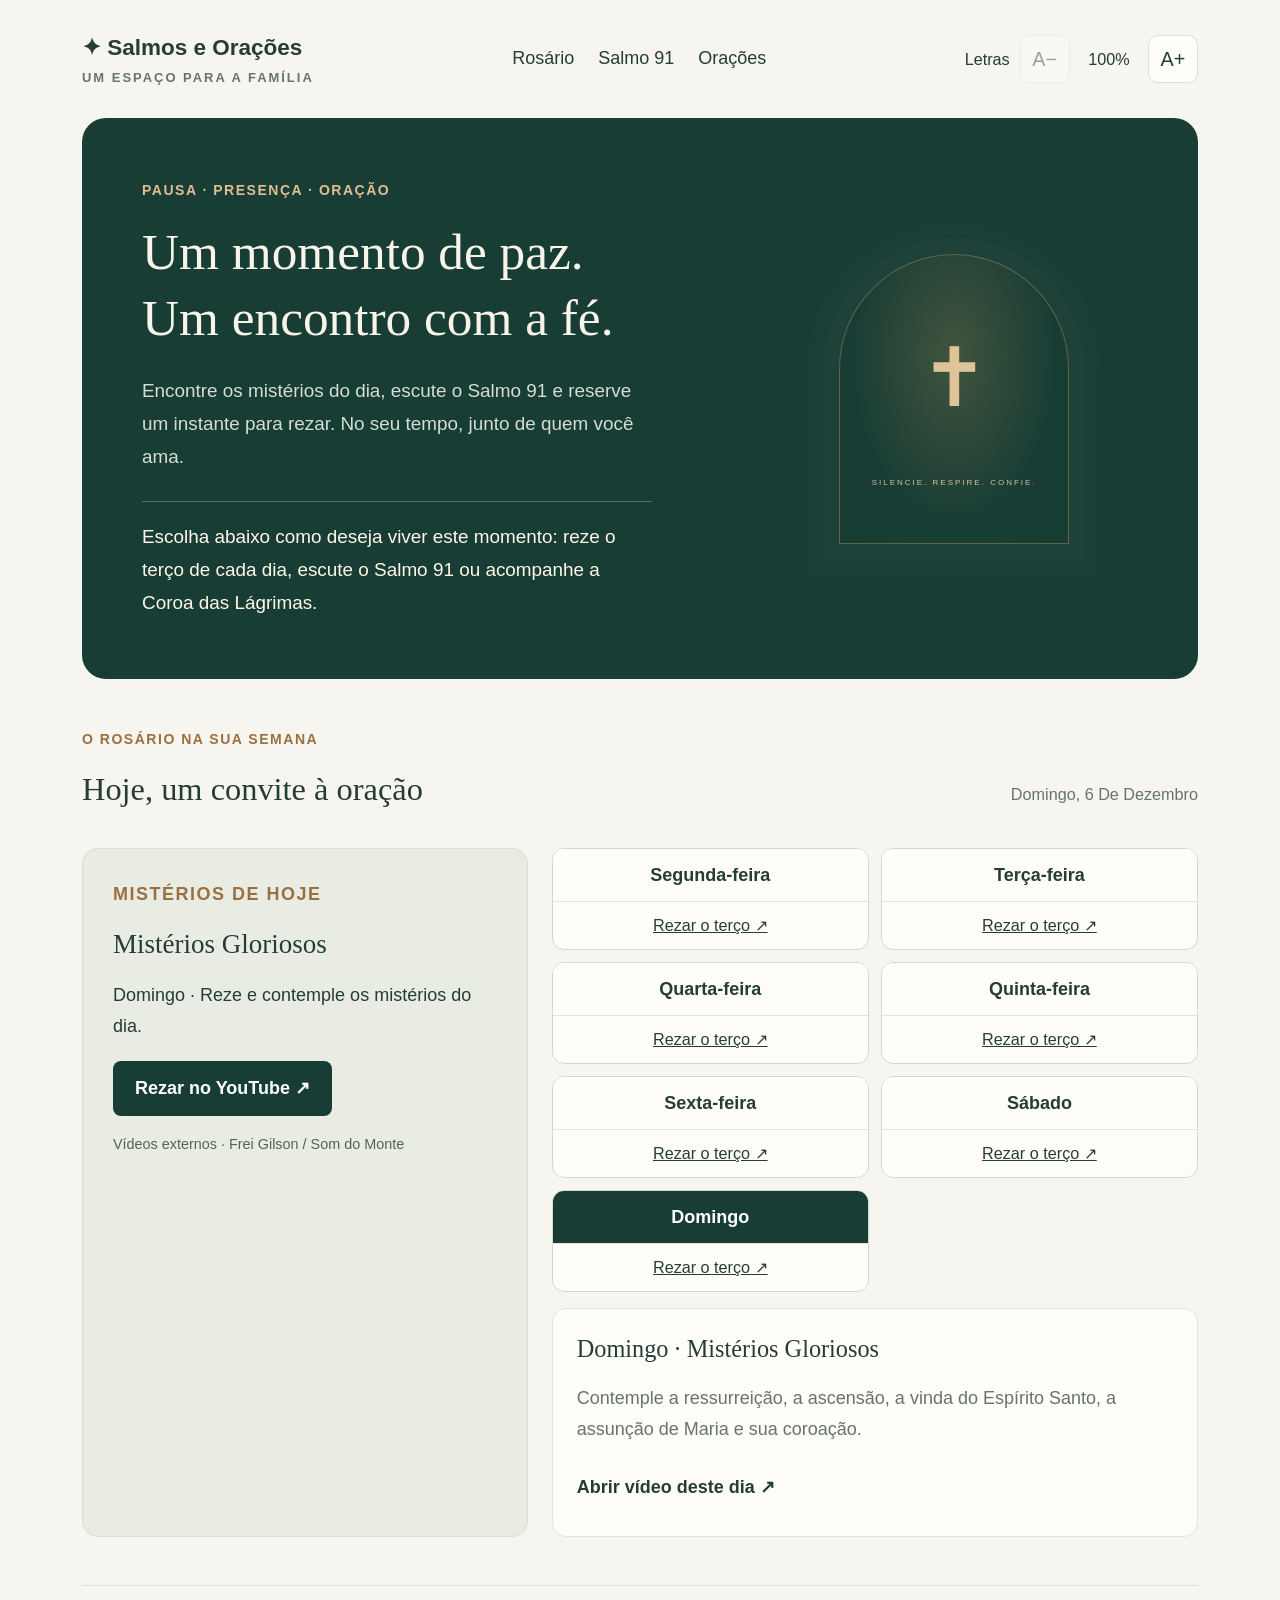
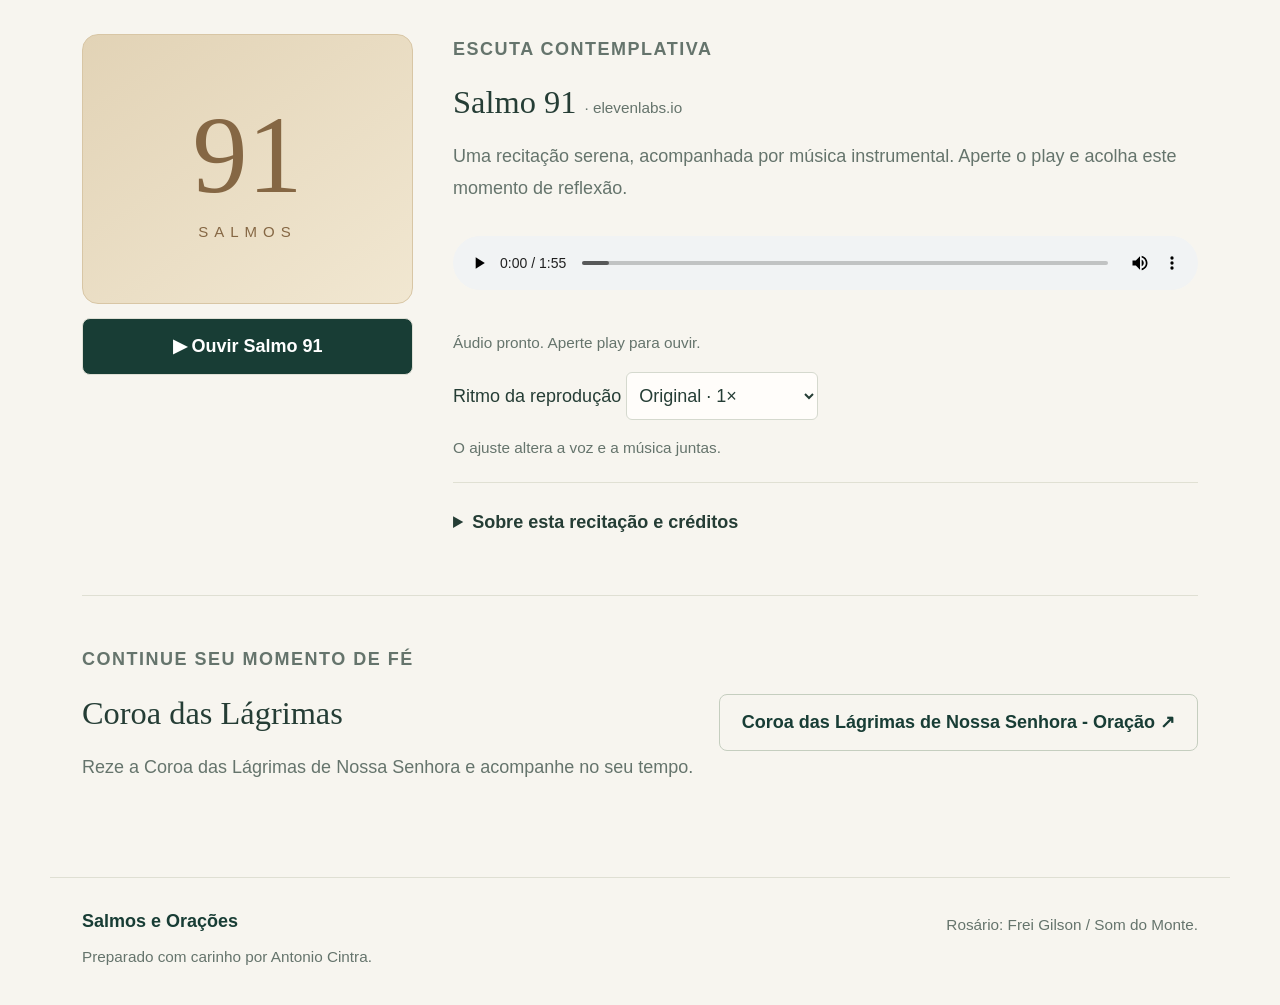
==== commit add0c024: "reformulados links e tamanho da fonte" ====
--- a/index.html
+++ b/index.html
@@ -1,8 +1,8 @@
-<!doctype html><html lang="pt-BR"><head><meta charset="utf-8"><meta name="viewport" content="width=device-width,initial-scale=1"><meta name="theme-color" content="#183d35"><meta name="description" content="Um espaço para rezar em família: Rosário, Coroa das Lágrimas e Salmo 91 com música contemplativa."><title>Salmos e Orações · Antonio Cintra</title><link rel="stylesheet" href="style.css"><script src="app.js" defer></script></head><body>
-<header><a class="brand" href="#">✦ Salmos e Orações<small>UM ESPAÇO PARA A FAMÍLIA</small></a><nav aria-label="Navegação"><a href="#rosario">Rosário</a><a href="#salmo">Salmo 91</a><a href="#coroa">Orações</a></nav></header><main>
-<section class="hero"><div><p class="eyebrow">PAUSA · PRESENÇA · ORAÇÃO</p><h1>Um momento de paz.<br>Um encontro com a fé.</h1><p>Encontre os mistérios do dia, escute o Salmo 91 e reserve um instante para rezar. No seu tempo, junto de quem você ama.</p><a class="button light" href="#salmo">Ouvir o Salmo 91 ↗</a></div><div class="arch" aria-hidden="true"><span>✝</span><small>SILENCIE. RESPIRE. CONFIE.</small></div></section>
-<section id="rosario"><div class="heading"><div><p class="eyebrow">O ROSÁRIO NA SUA SEMANA</p><h2>Hoje, um convite à oração</h2></div><p id="date"></p></div><div class="grid"><article class="today"><p class="eyebrow">MISTÉRIOS DE HOJE</p><h3 id="today-name">Mistérios do Rosário</h3><p id="today-day"></p><a id="today-link" class="button" href="https://www.youtube.com/c/FreiGilsonSomdoMonteOFICIAL" target="_blank" rel="noopener noreferrer">Rezar no YouTube ↗</a><small>Vídeos externos · Frei Gilson / Som do Monte</small></article><div><div id="days" role="group" aria-label="Escolher dia da semana"></div><article class="selected"><h3 id="selected-name"></h3><p id="selected-desc"></p><a id="selected-link" href="https://www.youtube.com/c/FreiGilsonSomdoMonteOFICIAL" target="_blank" rel="noopener noreferrer">Abrir vídeo deste dia ↗</a></article></div></div></section>
-<section id="salmo" class="audio-section"><div class="cover" aria-hidden="true"><span>91</span><small>SALMOS</small></div><div><p class="eyebrow">ESCUTA CONTEMPLATIVA</p><h2>Salmo 91 <small>· elevenlabs.io</small></h2><p>Uma recitação serena, acompanhada por música instrumental. Aperte o play e acolha este momento de reflexão.</p><audio id="audio" controls preload="metadata" aria-label="Salmo 91 com acompanhamento musical" src="assets/salmo-91.wav">Seu navegador não suporta áudio.</audio><p id="status" role="status" class="small"></p><label for="speed">Ritmo da reprodução </label><select id="speed"><option value="0.85">Mais lento · 0,85×</option><option value="1" selected>Original · 1×</option><option value="1.15">Mais rápido · 1,15×</option></select><p class="small">O ajuste altera a voz e a música juntas.</p><details><summary>Sobre esta recitação e créditos</summary><p>Direção criativa, edição e mixagem: Antonio Cintra. Trilha: Gerador_Trilha / App Lab, desenvolvida em Python e finalizada no REAPER.</p><p>Narração sintética gerada por IA com ElevenLabs no plano gratuito, com ritmo ajustado na produção. <a href="https://elevenlabs.io" target="_blank" rel="noopener noreferrer">elevenlabs.io</a>.</p><p>Referência bíblica informada: Bíblia Sagrada, João Ferreira d’Almeida, Lisboa, 1911. Esta página não reproduz a transcrição.</p><p>Projeto pessoal para escuta em família, sem finalidade comercial.</p></details></div></section>
+<!doctype html><html lang="pt-BR"><head><meta charset="utf-8"><meta name="viewport" content="width=device-width,initial-scale=1"><meta name="theme-color" content="#183d35"><meta name="description" content="Um espaço para rezar em família: Rosário, Coroa das Lágrimas e Salmo 91 com música contemplativa."><title>Salmos e Orações · Antonio Cintra</title><link rel="stylesheet" href="style.css"><script src="app.js" defer></script></head><body>
+<header><a class="brand" href="#">✦ Salmos e Orações<small>UM ESPAÇO PARA A FAMÍLIA</small></a><nav aria-label="Navegação"><a href="#rosario">Rosário</a><a href="#salmo">Salmo 91</a><a href="#coroa">Orações</a></nav><div class="font-tools" role="group" aria-label="Tamanho das letras"><span>Letras</span><button id="font-less" type="button" aria-label="Diminuir tamanho das letras">A−</button><output id="font-size" aria-live="polite">100%</output><button id="font-more" type="button" aria-label="Aumentar tamanho das letras">A+</button></div></header><main>
+<section class="hero"><div><p class="eyebrow">PAUSA · PRESENÇA · ORAÇÃO</p><h1>Um momento de paz.<br>Um encontro com a fé.</h1><p>Encontre os mistérios do dia, escute o Salmo 91 e reserve um instante para rezar. No seu tempo, junto de quem você ama.</p><p class="resource-invite">Escolha abaixo como deseja viver este momento: reze o terço de cada dia, escute o Salmo 91 ou acompanhe a Coroa das Lágrimas.</p></div><div class="arch" aria-hidden="true"><span>✝</span><small>SILENCIE. RESPIRE. CONFIE.</small></div></section>
+<section id="rosario"><div class="heading"><div><p class="eyebrow">O ROSÁRIO NA SUA SEMANA</p><h2>Hoje, um convite à oração</h2></div><p id="date"></p></div><div class="grid"><article class="today"><p class="eyebrow">MISTÉRIOS DE HOJE</p><h3 id="today-name">Mistérios do Rosário</h3><p id="today-day"></p><a id="today-link" class="button" href="https://www.youtube.com/c/FreiGilsonSomdoMonteOFICIAL" target="_blank" rel="noopener noreferrer">Rezar no YouTube ↗</a><small>Vídeos externos · Frei Gilson / Som do Monte</small></article><div><div id="days" role="group" aria-label="Escolher dia da semana"></div><article class="selected"><h3 id="selected-name"></h3><p id="selected-desc"></p><a id="selected-link" href="https://www.youtube.com/c/FreiGilsonSomdoMonteOFICIAL" target="_blank" rel="noopener noreferrer">Abrir vídeo deste dia ↗</a></article></div></div></section>
+<section id="salmo" class="audio-section"><div class="audio-start"><div class="cover" aria-hidden="true"><span>91</span><small>SALMOS</small></div><button id="audio-toggle" class="button" type="button" aria-controls="audio" aria-pressed="false">▶ Ouvir Salmo 91</button></div><div><p class="eyebrow">ESCUTA CONTEMPLATIVA</p><h2>Salmo 91 <small>· elevenlabs.io</small></h2><p>Uma recitação serena, acompanhada por música instrumental. Aperte o play e acolha este momento de reflexão.</p><audio id="audio" controls preload="metadata" aria-label="Salmo 91 com acompanhamento musical" src="assets/salmo-91.wav">Seu navegador não suporta áudio.</audio><p id="status" role="status" class="small"></p><label for="speed">Ritmo da reprodução </label><select id="speed"><option value="0.85">Mais lento · 0,85×</option><option value="1" selected>Original · 1×</option><option value="1.15">Mais rápido · 1,15×</option></select><p class="small">O ajuste altera a voz e a música juntas.</p><details><summary>Sobre esta recitação e créditos</summary><p>Direção criativa, edição e mixagem: Antonio Cintra. Trilha: Gerador_Trilha / App Lab, desenvolvida em Python e finalizada no REAPER.</p><p>Narração sintética gerada por IA com ElevenLabs no plano gratuito, com ritmo ajustado na produção. <a href="https://elevenlabs.io" target="_blank" rel="noopener noreferrer">elevenlabs.io</a>.</p><p>Referência bíblica informada: Bíblia Sagrada, João Ferreira d’Almeida, Lisboa, 1911. Esta página não reproduz a transcrição.</p><p>Projeto pessoal para escuta em família, sem finalidade comercial.</p></details></div></section>
 <section id="coroa" class="prayer"><div><p class="eyebrow">CONTINUE SEU MOMENTO DE FÉ</p><h2>Coroa das Lágrimas</h2><p>Reze a Coroa das Lágrimas de Nossa Senhora e acompanhe no seu tempo.</p></div><a class="button outline" href="https://www.youtube.com/watch?v=OjEyAS5Cftc&amp;t=9s" target="_blank" rel="noopener noreferrer">Coroa das Lágrimas de Nossa Senhora - Oração ↗</a></section></main><footer><div><strong>Salmos e Orações</strong><p>Preparado com carinho por Antonio Cintra.</p></div><div><p>Rosário: Frei Gilson / Som do Monte.</p></div></footer></body></html>
 
 
--- a/style.css
+++ b/style.css
@@ -1 +1,8 @@
 :root{--green:#183d35;--cream:#f7f5ef;--gold:#9b7041}*{box-sizing:border-box}html{scroll-behavior:smooth}body{margin:0;background:var(--cream);color:#253d35;font-family:Segoe UI,Arial,sans-serif;line-height:1.7}a{color:inherit;text-decoration:none}a:hover{text-decoration:underline}a:focus-visible,button:focus-visible,select:focus-visible,summary:focus-visible{outline:3px solid #ac8051;outline-offset:4px}header,main,footer{max-width:1180px;margin:auto;padding:28px 32px}header{display:flex;align-items:center;justify-content:space-between;gap:24px}.brand{font-size:20px;font-weight:600}.brand small{display:block;font-size:9px;letter-spacing:2px;color:#65746c}nav{display:flex;gap:28px;font-size:14px}main{padding-top:0}.hero{background:var(--green);border-radius:24px;padding:60px;display:grid;grid-template-columns:1.6fr 1fr;gap:40px;color:#f8f4e9}.eyebrow{font-size:11px;letter-spacing:2px;font-weight:600;color:var(--gold);margin:0 0 16px}.hero .eyebrow{color:#dfbd91}h1,h2,h3{font-family:Georgia,serif;line-height:1.3;font-weight:400}h1{font-size:clamp(34px,4.3vw,51px);margin:0 0 22px}.hero p:not(.eyebrow){color:#d5ded4;max-width:510px;font-size:16px;margin-bottom:28px}.button{display:inline-flex;align-items:center;justify-content:center;padding:13px 22px;border-radius:8px;background:var(--green);color:white;font-size:14px;font-weight:600}.light{background:#f4ecd9;color:var(--green)}.arch{max-width:230px;width:100%;height:290px;margin:auto;border:1px solid #b9955b70;border-radius:120px 120px 0 0;background:radial-gradient(ellipse at 50% 35%,#bc9b5740,transparent 65%);display:flex;flex-direction:column;align-items:center;justify-content:center;box-shadow:0 0 0 16px #ffffff03,0 0 0 32px #ffffff03}.arch span{font-size:82px;color:#dec498;font-family:Georgia,serif}.arch small{font-size:8px;letter-spacing:2px;margin-top:26px;color:#d4c3a4}section:not(.hero){padding:48px 0}.heading{display:flex;justify-content:space-between;align-items:end;margin-bottom:24px;gap:20px}h2{font-size:30px;margin:0 0 14px}#date{font-size:13px;color:#65746c;text-transform:capitalize}.grid{display:grid;grid-template-columns:1fr 1.45fr;gap:24px}.today{padding:30px;background:#e8ece3;border-radius:16px;border:1px solid #d7dfd0}h3{font-size:25px;margin:12px 0}.today p{font-size:14px}.today small{display:block;font-size:11px;margin-top:16px;color:#536451}#days{display:grid;grid-template-columns:repeat(7,1fr);gap:8px}button{font:inherit;border:1px solid #dedfd5;border-radius:10px;background:#fffdfa;color:#253d35;cursor:pointer;padding:12px 4px;font-size:12px}button:hover{background:#e8ece3}button[aria-pressed=true]{background:var(--green);color:white;border-color:var(--green)}.selected{background:#fffdfa;border:1px solid #e4e3d9;border-radius:14px;padding:24px;margin-top:16px}.selected h3{font-size:22px;margin:0 0 12px}.selected p{font-size:14px;color:#65746c}.selected a{font-size:13px;font-weight:600}.audio-section{display:grid;grid-template-columns:260px 1fr;gap:40px;border-top:1px solid #dfdfd3;border-bottom:1px solid #dfdfd3}.cover{background:linear-gradient(145deg,#e2d3b6,#f1e7d1);min-height:300px;border-radius:16px;display:flex;flex-direction:column;align-items:center;justify-content:center;border:1px solid #d8c6a5}.cover span{font:110px Georgia,serif;color:#856744}.cover small{letter-spacing:6px;color:#856744}.audio-section h2 small{font-family:Segoe UI,sans-serif;font-size:13px;color:#65746c}.audio-section p{color:#65746c;font-size:14px}audio{width:100%;margin:14px 0}label,select{font-size:13px}select{border:1px solid #d5d9ce;border-radius:6px;padding:8px;background:#fffdfa;color:#253d35}.small{font-size:12px!important}details{font-size:13px;border-top:1px solid #e0e0d3;padding-top:16px;margin-top:20px}summary{cursor:pointer;font-weight:600}.prayer{display:flex;align-items:center;justify-content:space-between;gap:24px}.prayer p{color:#65746c;font-size:14px}.outline{border:1px solid #c5cebf;background:transparent;color:var(--green);white-space:nowrap}footer{border-top:1px solid #dfdfd3;display:flex;justify-content:space-between;gap:24px;font-size:12px;color:#65746c}footer strong{color:var(--green);font-size:15px}footer p{margin:6px 0}footer a{font-weight:600}@media(max-width:760px){header{padding:20px;flex-wrap:wrap}nav{gap:24px}main{padding:0 20px}.hero{padding:32px 26px;grid-template-columns:1fr}.arch{display:none}section:not(.hero){padding:36px 0}.heading{display:block}.grid{grid-template-columns:1fr}#days{gap:5px}button{font-size:11px;padding:13px 2px}.audio-section{grid-template-columns:1fr;gap:24px}.cover{min-height:140px;flex-direction:row;gap:18px}.cover span{font-size:80px}.cover small{letter-spacing:3px}.prayer,footer{align-items:flex-start;flex-direction:column}footer{padding:24px 20px}}@media(prefers-reduced-motion:reduce){html{scroll-behavior:auto}}
+/* Leitura ampliada e controles para uso no celular. */
+html{font-size:18px}body{font-size:1rem;line-height:1.75}header{flex-wrap:wrap}main,header,footer{overflow-wrap:anywhere}nav{font-size:1rem;flex-wrap:wrap;gap:14px 24px}nav a{min-height:48px;display:inline-flex;align-items:center}.brand{font-size:1.25rem}.brand small{font-size:.72rem}.eyebrow{font-size:.78rem;letter-spacing:1.5px}.hero p:not(.eyebrow){font-size:1.05rem}.hero .resource-invite{border-top:1px solid #ffffff40;padding-top:18px;color:#fff8e8!important;margin-bottom:0!important}.button{font-size:1rem;min-height:52px;padding:14px 22px;line-height:1.5;text-align:center}.font-tools{display:flex;align-items:center;gap:10px;flex-wrap:wrap;font-size:.9rem}.font-tools button{min-width:50px;min-height:48px;font-size:1.1rem;padding:6px 10px}.font-tools button:disabled{opacity:.45;cursor:default}.font-tools output{min-width:3.6em;text-align:center}.heading h2,h2{font-size:1.8rem}h3,.today h3{font-size:1.5rem}#date{font-size:.9rem}.today p,.selected p,.audio-section p,.prayer p{font-size:1rem}.today small{font-size:.8rem}.selected h3{font-size:1.35rem}.selected a{font-size:1rem;display:inline-flex;align-items:center;min-height:48px}#days{grid-template-columns:repeat(2,minmax(0,1fr));gap:12px}.day-card{border:1px solid #d5d9cc;background:#fffdfa;border-radius:12px;overflow:hidden;min-width:0}.day-card button{width:100%;min-height:52px;font-size:1rem;border:0;border-radius:0;padding:12px 8px;font-weight:600;line-height:1.5}.day-card a{display:flex;justify-content:center;align-items:center;min-height:48px;padding:8px;text-decoration:underline;font-size:.9rem;border-top:1px solid #e3e5db}.audio-start{min-width:0}.audio-start .cover{min-height:270px}.audio-start>.button{width:100%;margin-top:14px;cursor:pointer}.audio-section{grid-template-columns:minmax(220px,.8fr) minmax(0,1.8fr)}.audio-section>div{min-width:0}.audio-section h2 small{font-size:.85rem}label,select,details{font-size:1rem}select{min-height:48px;max-width:100%}.small{font-size:.85rem!important}summary{padding:8px 0;min-height:48px}audio{min-width:0;width:100%}footer{font-size:.85rem}footer strong{font-size:1rem}footer p{font-size:.85rem}.outline{white-space:normal}.grid{grid-template-columns:minmax(0,1fr) minmax(0,1.45fr)}
+@media(max-width:900px){.grid{grid-template-columns:1fr}.hero{padding:36px;grid-template-columns:1fr}.arch{display:none}.audio-section{grid-template-columns:1fr}.audio-start .cover{min-height:150px;flex-direction:row;gap:20px}.audio-start .cover span{font-size:80px}.prayer{align-items:stretch;flex-direction:column}}
+@media(max-width:600px){header{padding:18px 16px;gap:12px}main{padding:0 14px}.brand{width:100%}nav{width:100%;justify-content:space-between;gap:8px}.font-tools{width:100%;padding:8px 0;justify-content:center;border-top:1px solid #ddd}.hero{padding:28px 22px;border-radius:18px}h1{font-size:2rem}section:not(.hero){padding:32px 0}.heading{display:block}.today,.selected{padding:22px}#days{grid-template-columns:repeat(2,minmax(0,1fr))}.day-card:last-child{grid-column:1/-1}.audio-section{gap:26px}.audio-start .cover{min-height:140px}.prayer .button{width:100%}footer{padding:24px 16px}.heading h2,h2{font-size:1.65rem}}
+@media(max-width:380px){#days{grid-template-columns:1fr}.day-card:last-child{grid-column:auto}}
+h1{font-size:clamp(2rem,4.3vw,2.85rem)}
+@media(max-width:600px){h1{font-size:2rem}}
